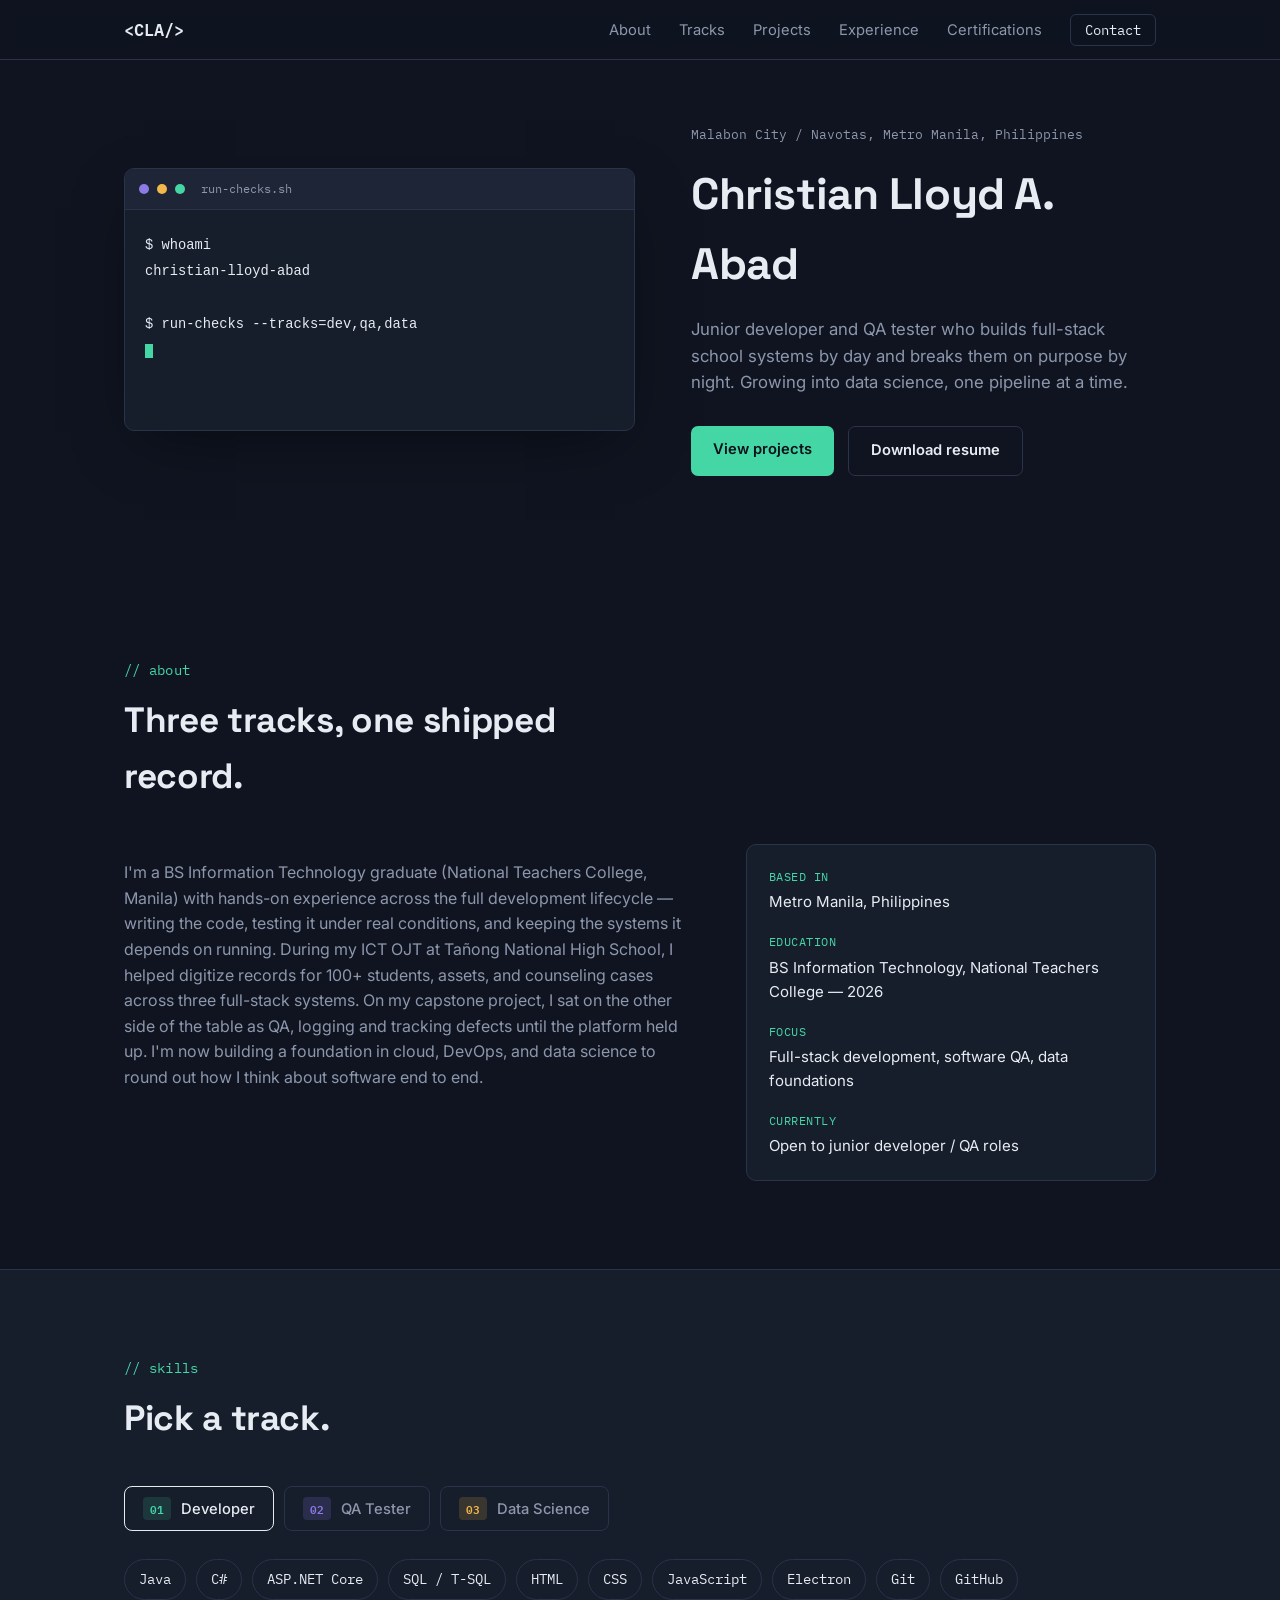
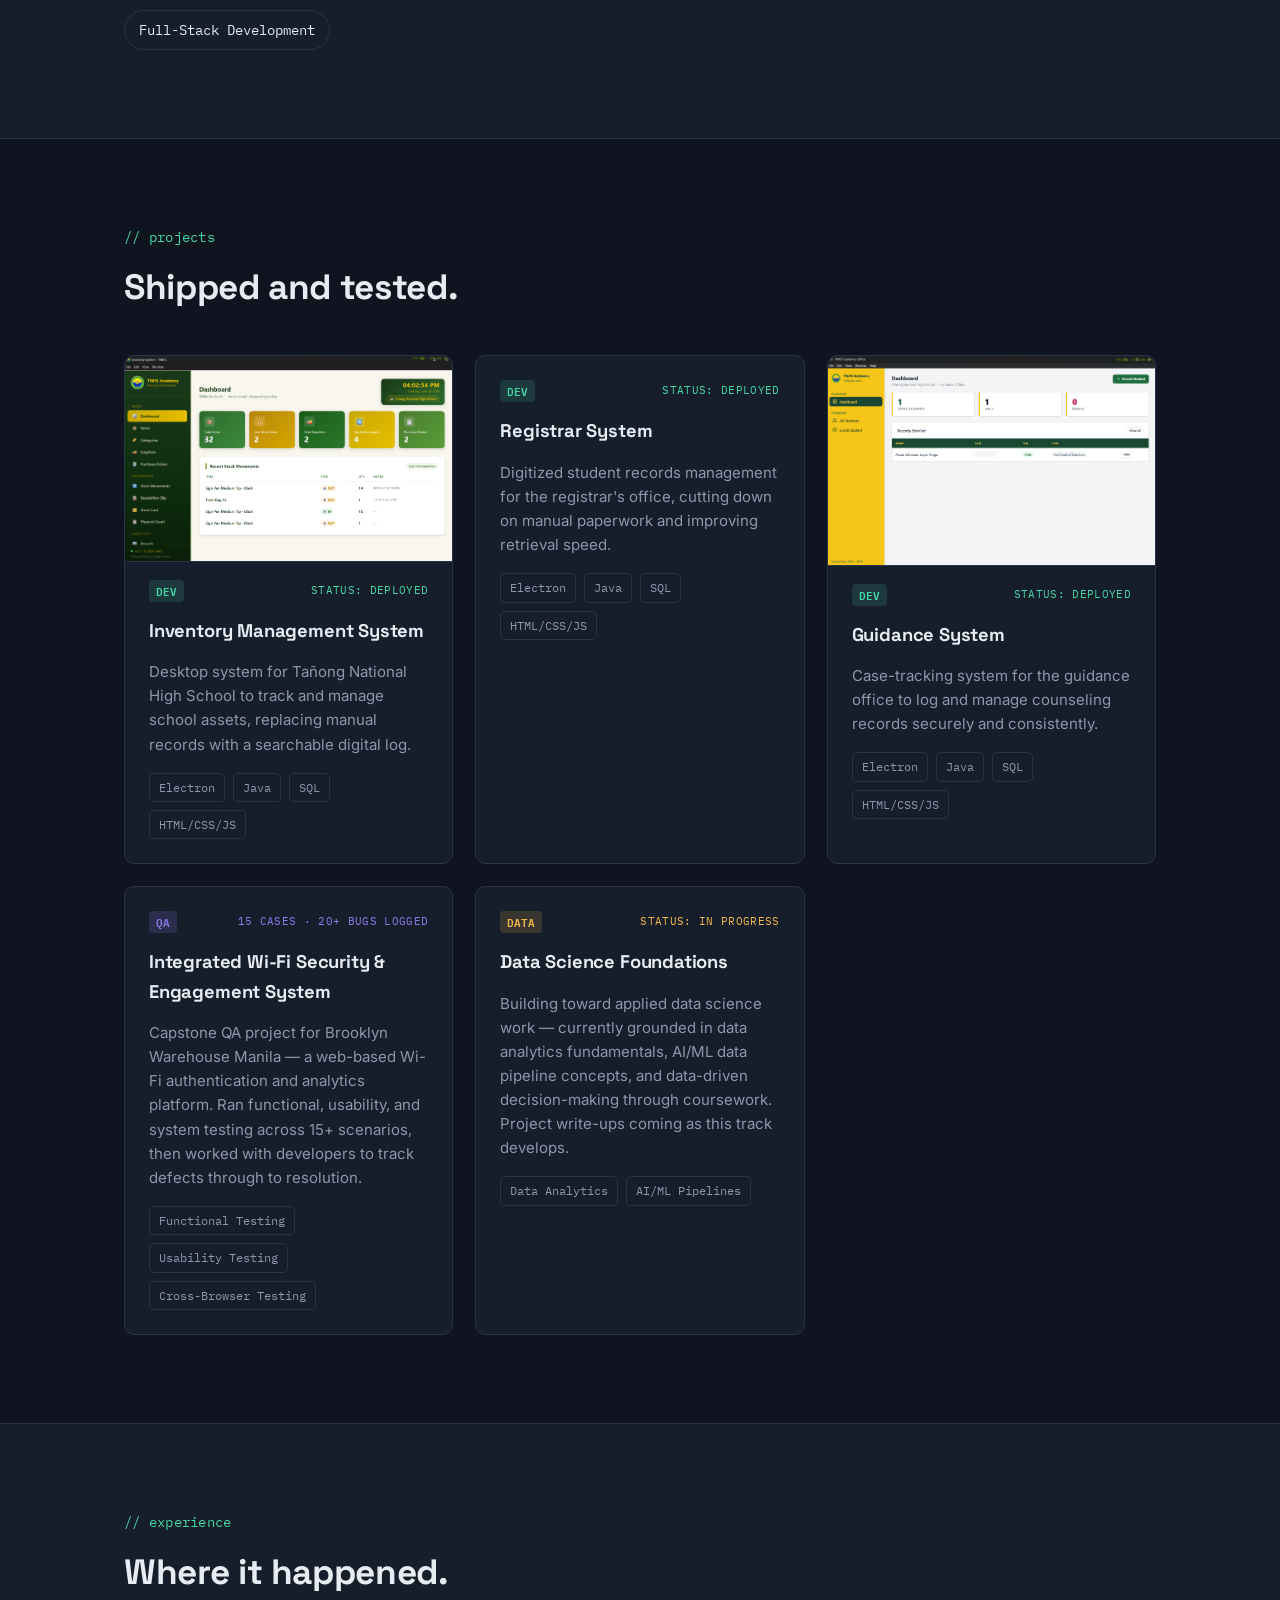
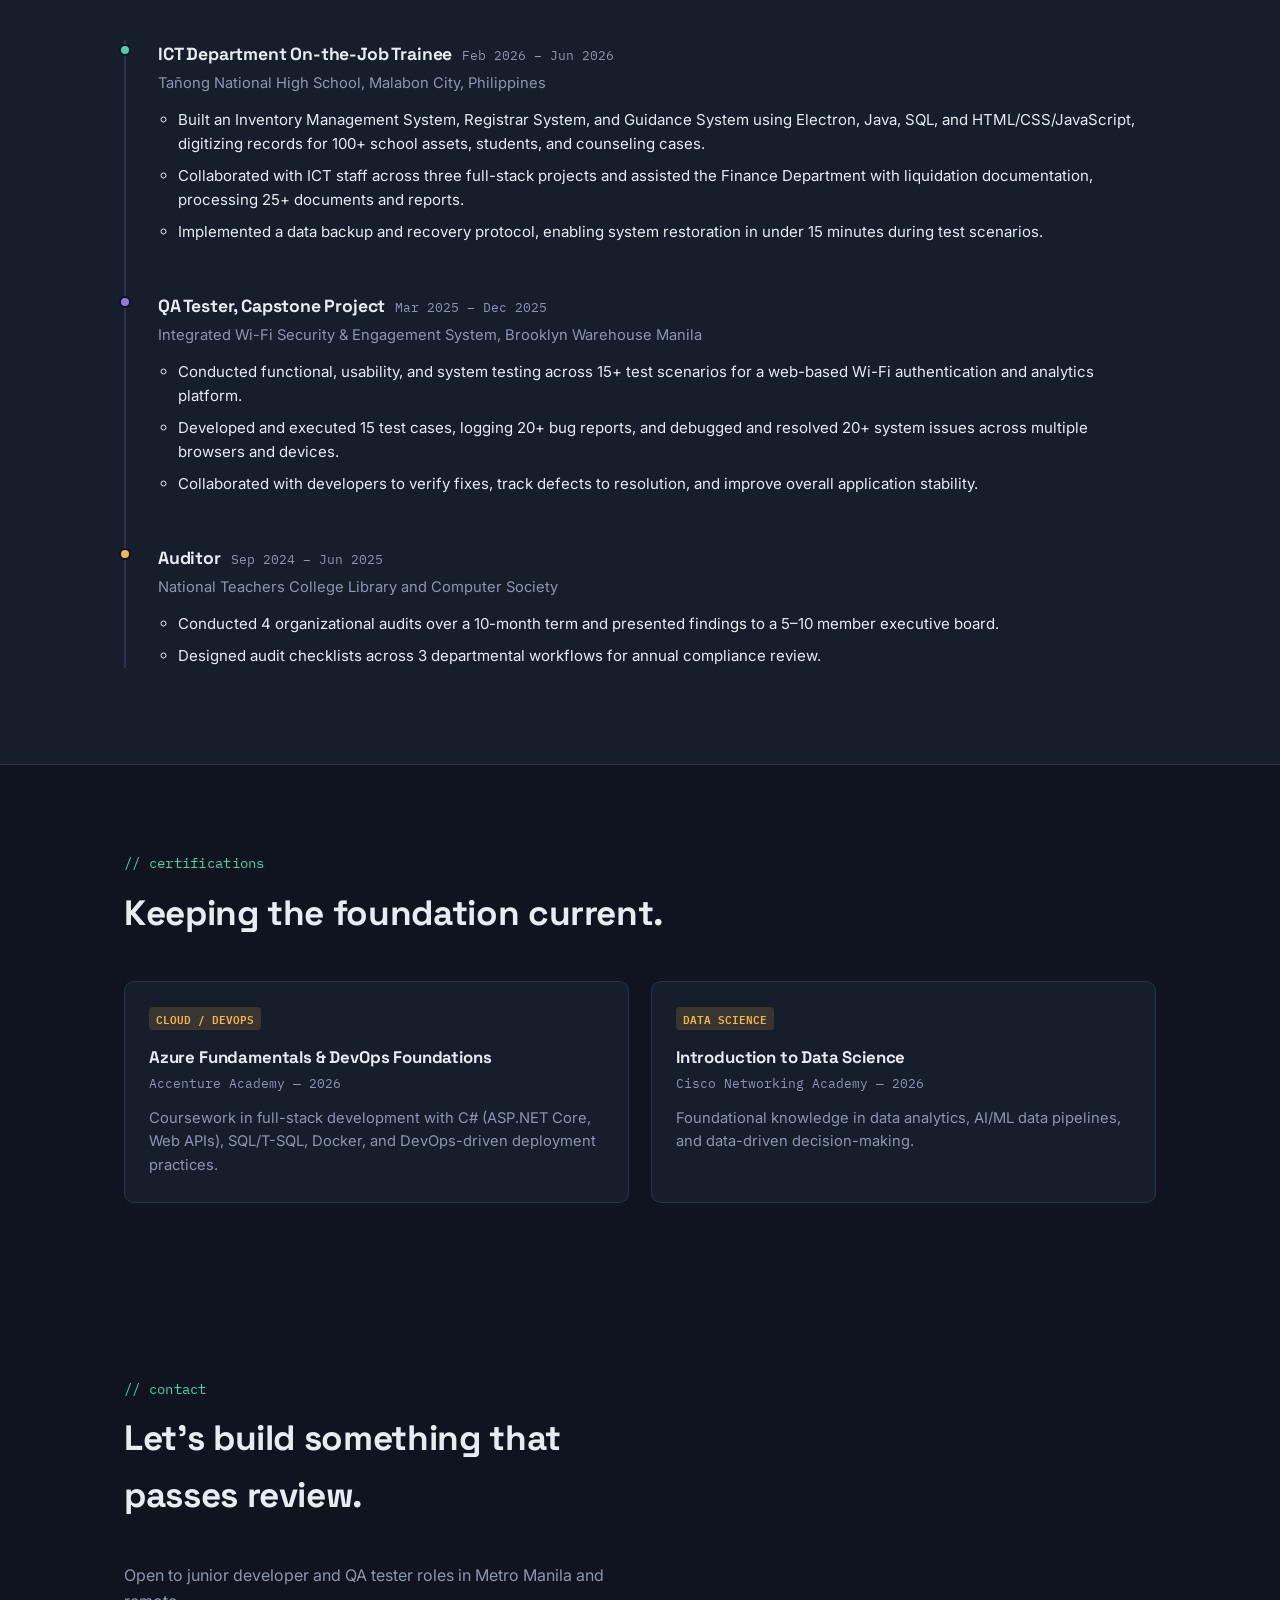
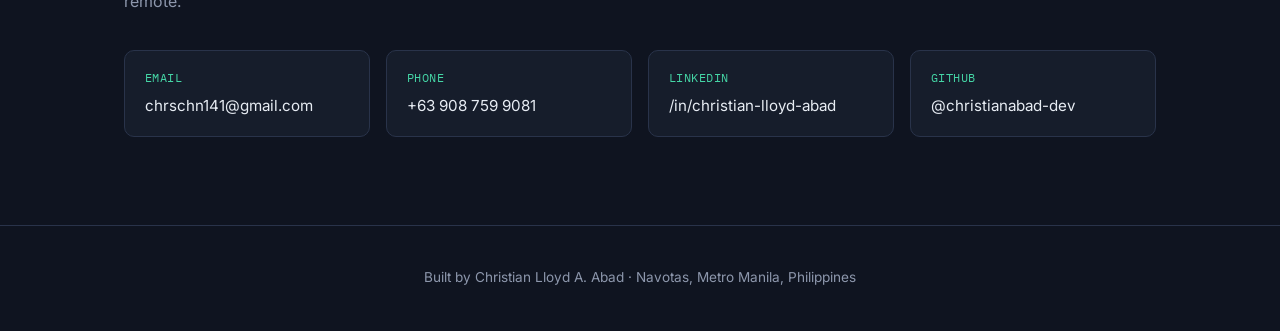
==== index.html @ 07a65ce7 "Add files via upload" ====
<!DOCTYPE html>
<html lang="en">
<head>
<meta charset="UTF-8">
<meta name="viewport" content="width=device-width, initial-scale=1.0">
<title>Christian Lloyd Abad — Developer · QA Tester · Data Science</title>
<meta name="description" content="Portfolio of Christian Lloyd Abad — junior full-stack developer, QA tester, and data science learner based in Metro Manila, Philippines.">
<link rel="preconnect" href="https://fonts.googleapis.com">
<link rel="preconnect" href="https://fonts.gstatic.com" crossorigin>
<link href="https://fonts.googleapis.com/css2?family=Space+Grotesk:wght@500;600;700&family=Inter:wght@400;500;600&family=IBM+Plex+Mono:wght@400;500;600&display=swap" rel="stylesheet">
<link rel="stylesheet" href="style.css">
</head>
<body>

<a class="skip-link" href="#main">Skip to content</a>

<header class="site-header">
  <nav class="nav" aria-label="Primary">
    <a href="#top" class="logo">&lt;CLA/&gt;</a>
    <button class="nav-toggle" id="navToggle" aria-expanded="false" aria-controls="navList">
      <span></span><span></span><span></span>
      <span class="sr-only">Menu</span>
    </button>
    <ul class="nav-list" id="navList">
      <li><a href="#about">About</a></li>
      <li><a href="#tracks">Tracks</a></li>
      <li><a href="#projects">Projects</a></li>
      <li><a href="#experience">Experience</a></li>
      <li><a href="#certifications">Certifications</a></li>
      <li><a href="#contact" class="nav-cta">Contact</a></li>
    </ul>
  </nav>
</header>

<main id="main">

  <!-- HERO -->
  <section class="hero" id="top">
    <div class="hero-inner">
      <div class="terminal" role="img" aria-label="Terminal window running a check across three skill tracks: Developer, QA Tester, and Data Science, all passing.">
        <div class="terminal-bar">
          <span class="dot dot-a"></span><span class="dot dot-b"></span><span class="dot dot-c"></span>
          <span class="terminal-title">run-checks.sh</span>
        </div>
        <pre class="terminal-body"><code id="terminalOutput"></code><span class="caret" aria-hidden="true"></span></pre>
      </div>

      <div class="hero-text">
        <p class="eyebrow">Malabon City / Navotas, Metro Manila, Philippines</p>
        <h1>Christian Lloyd A. Abad</h1>
        <p class="hero-lede">
          Junior developer and QA tester who builds full-stack school systems by day and
          breaks them on purpose by night. Growing into data science, one pipeline at a time.
        </p>
        <div class="hero-actions">
          <a class="btn btn-primary" href="#projects">View projects</a>
          <a class="btn btn-ghost" href="assets/ABAD_Christian_Lloyd_-_RESUME.pdf" download>Download resume</a>
        </div>
      </div>
    </div>
  </section>

  <!-- ABOUT -->
  <section class="section" id="about">
    <div class="section-inner">
      <p class="section-kicker">// about</p>
      <h2>Three tracks, one shipped record.</h2>
      <div class="about-grid">
        <p class="about-copy">
          I'm a BS Information Technology graduate (National Teachers College, Manila) with hands-on
          experience across the full development lifecycle — writing the code, testing it under real
          conditions, and keeping the systems it depends on running. During my ICT OJT at Tañong National
          High School, I helped digitize records for 100+ students, assets, and counseling cases across
          three full-stack systems. On my capstone project, I sat on the other side of the table as QA,
          logging and tracking defects until the platform held up. I'm now building a foundation in cloud,
          DevOps, and data science to round out how I think about software end to end.
        </p>
        <dl class="about-facts">
          <div><dt>Based in</dt><dd>Metro Manila, Philippines</dd></div>
          <div><dt>Education</dt><dd>BS Information Technology, National Teachers College — 2026</dd></div>
          <div><dt>Focus</dt><dd>Full-stack development, software QA, data foundations</dd></div>
          <div><dt>Currently</dt><dd>Open to junior developer / QA roles</dd></div>
        </dl>
      </div>
    </div>
  </section>

  <!-- TRACKS -->
  <section class="section section-alt" id="tracks">
    <div class="section-inner">
      <p class="section-kicker">// skills</p>
      <h2>Pick a track.</h2>
      <div class="tabs" role="tablist" aria-label="Skill tracks">
        <button class="tab is-active" role="tab" aria-selected="true" aria-controls="panel-dev" id="tab-dev" data-track="dev">
          <span class="tab-tag tag-dev">01</span> Developer
        </button>
        <button class="tab" role="tab" aria-selected="false" aria-controls="panel-qa" id="tab-qa" data-track="qa">
          <span class="tab-tag tag-qa">02</span> QA Tester
        </button>
        <button class="tab" role="tab" aria-selected="false" aria-controls="panel-data" id="tab-data" data-track="data">
          <span class="tab-tag tag-data">03</span> Data Science
        </button>
      </div>

      <div class="panel is-active" id="panel-dev" role="tabpanel" aria-labelledby="tab-dev" data-track="dev">
        <div class="skill-tags">
          <span>Java</span><span>C#</span><span>ASP.NET Core</span><span>SQL / T-SQL</span>
          <span>HTML</span><span>CSS</span><span>JavaScript</span><span>Electron</span>
          <span>Git</span><span>GitHub</span><span>Full-Stack Development</span>
        </div>
      </div>
      <div class="panel" id="panel-qa" role="tabpanel" aria-labelledby="tab-qa" data-track="qa" hidden>
        <div class="skill-tags">
          <span>Test Planning</span><span>Test Case Design</span><span>Functional Testing</span>
          <span>Usability Testing</span><span>System Testing</span><span>Bug Tracking</span>
          <span>Defect Management</span><span>Cross-Browser Testing</span><span>System Troubleshooting</span>
        </div>
      </div>
      <div class="panel" id="panel-data" role="tabpanel" aria-labelledby="tab-data" data-track="data" hidden>
        <div class="skill-tags">
          <span>Microsoft Azure</span><span>Azure Fundamentals</span><span>Docker</span>
          <span>DevOps Foundations</span><span>Data Backup &amp; Recovery</span>
          <span>Data Analytics (foundations)</span><span>AI / ML Data Pipelines (foundations)</span>
        </div>
        <p class="panel-note">Currently deepening this track — see the Cisco Data Science certification below.</p>
      </div>
    </div>
  </section>

  <!-- PROJECTS -->
  <section class="section" id="projects">
    <div class="section-inner">
      <p class="section-kicker">// projects</p>
      <h2>Shipped and tested.</h2>
      <div class="project-grid">

        <article class="card project-card" data-track="dev">
          <img class="project-screenshot" src="assets/inventory-system.png" alt="Inventory Management System dashboard showing total items, low stock items, suppliers, and recent stock movements." loading="lazy">
          <div class="card-top">
            <span class="tab-tag tag-dev">DEV</span>
            <span class="status status-shipped">STATUS: DEPLOYED</span>
          </div>
          <h3>Inventory Management System</h3>
          <p>Desktop system for Tañong National High School to track and manage school assets, replacing manual records with a searchable digital log.</p>
          <ul class="tech-list">
            <li>Electron</li><li>Java</li><li>SQL</li><li>HTML/CSS/JS</li>
          </ul>
        </article>

        <article class="card project-card" data-track="dev">
          <div class="card-top">
            <span class="tab-tag tag-dev">DEV</span>
            <span class="status status-shipped">STATUS: DEPLOYED</span>
          </div>
          <h3>Registrar System</h3>
          <p>Digitized student records management for the registrar's office, cutting down on manual paperwork and improving retrieval speed.</p>
          <ul class="tech-list">
            <li>Electron</li><li>Java</li><li>SQL</li><li>HTML/CSS/JS</li>
          </ul>
        </article>

        <article class="card project-card" data-track="dev">
          <img class="project-screenshot" src="assets/guidance-system.png" alt="Guidance System dashboard showing enrolled student counts and a recently enrolled students table." loading="lazy">
          <div class="card-top">
            <span class="tab-tag tag-dev">DEV</span>
            <span class="status status-shipped">STATUS: DEPLOYED</span>
          </div>
          <h3>Guidance System</h3>
          <p>Case-tracking system for the guidance office to log and manage counseling records securely and consistently.</p>
          <ul class="tech-list">
            <li>Electron</li><li>Java</li><li>SQL</li><li>HTML/CSS/JS</li>
          </ul>
        </article>

        <article class="card project-card" data-track="qa">
          <div class="card-top">
            <span class="tab-tag tag-qa">QA</span>
            <span class="status status-tested">15 CASES · 20+ BUGS LOGGED</span>
          </div>
          <h3>Integrated Wi-Fi Security &amp; Engagement System</h3>
          <p>Capstone QA project for Brooklyn Warehouse Manila — a web-based Wi-Fi authentication and analytics platform. Ran functional, usability, and system testing across 15+ scenarios, then worked with developers to track defects through to resolution.</p>
          <ul class="tech-list">
            <li>Functional Testing</li><li>Usability Testing</li><li>Cross-Browser Testing</li>
          </ul>
        </article>

        <article class="card project-card" data-track="data">
          <div class="card-top">
            <span class="tab-tag tag-data">DATA</span>
            <span class="status status-progress">STATUS: IN PROGRESS</span>
          </div>
          <h3>Data Science Foundations</h3>
          <p>Building toward applied data science work — currently grounded in data analytics fundamentals, AI/ML data pipeline concepts, and data-driven decision-making through coursework. Project write-ups coming as this track develops.</p>
          <ul class="tech-list">
            <li>Data Analytics</li><li>AI/ML Pipelines</li>
          </ul>
        </article>

      </div>
    </div>
  </section>

  <!-- EXPERIENCE -->
  <section class="section section-alt" id="experience">
    <div class="section-inner">
      <p class="section-kicker">// experience</p>
      <h2>Where it happened.</h2>
      <ol class="timeline">
        <li class="timeline-item">
          <div class="timeline-marker tag-dev"></div>
          <div class="timeline-content">
            <div class="timeline-head">
              <h3>ICT Department On-the-Job Trainee</h3>
              <span class="timeline-date">Feb 2026 – Jun 2026</span>
            </div>
            <p class="timeline-org">Tañong National High School, Malabon City, Philippines</p>
            <ul>
              <li>Built an Inventory Management System, Registrar System, and Guidance System using Electron, Java, SQL, and HTML/CSS/JavaScript, digitizing records for 100+ school assets, students, and counseling cases.</li>
              <li>Collaborated with ICT staff across three full-stack projects and assisted the Finance Department with liquidation documentation, processing 25+ documents and reports.</li>
              <li>Implemented a data backup and recovery protocol, enabling system restoration in under 15 minutes during test scenarios.</li>
            </ul>
          </div>
        </li>
        <li class="timeline-item">
          <div class="timeline-marker tag-qa"></div>
          <div class="timeline-content">
            <div class="timeline-head">
              <h3>QA Tester, Capstone Project</h3>
              <span class="timeline-date">Mar 2025 – Dec 2025</span>
            </div>
            <p class="timeline-org">Integrated Wi-Fi Security &amp; Engagement System, Brooklyn Warehouse Manila</p>
            <ul>
              <li>Conducted functional, usability, and system testing across 15+ test scenarios for a web-based Wi-Fi authentication and analytics platform.</li>
              <li>Developed and executed 15 test cases, logging 20+ bug reports, and debugged and resolved 20+ system issues across multiple browsers and devices.</li>
              <li>Collaborated with developers to verify fixes, track defects to resolution, and improve overall application stability.</li>
            </ul>
          </div>
        </li>
        <li class="timeline-item">
          <div class="timeline-marker tag-data"></div>
          <div class="timeline-content">
            <div class="timeline-head">
              <h3>Auditor</h3>
              <span class="timeline-date">Sep 2024 – Jun 2025</span>
            </div>
            <p class="timeline-org">National Teachers College Library and Computer Society</p>
            <ul>
              <li>Conducted 4 organizational audits over a 10-month term and presented findings to a 5–10 member executive board.</li>
              <li>Designed audit checklists across 3 departmental workflows for annual compliance review.</li>
            </ul>
          </div>
        </li>
      </ol>
    </div>
  </section>

  <!-- CERTIFICATIONS -->
  <section class="section" id="certifications">
    <div class="section-inner">
      <p class="section-kicker">// certifications</p>
      <h2>Keeping the foundation current.</h2>
      <div class="cert-grid">
        <div class="card cert-card">
          <span class="tab-tag tag-data">CLOUD / DEVOPS</span>
          <h3>Azure Fundamentals &amp; DevOps Foundations</h3>
          <p class="cert-issuer">Accenture Academy — 2026</p>
          <p>Coursework in full-stack development with C# (ASP.NET Core, Web APIs), SQL/T-SQL, Docker, and DevOps-driven deployment practices.</p>
        </div>
        <div class="card cert-card">
          <span class="tab-tag tag-data">DATA SCIENCE</span>
          <h3>Introduction to Data Science</h3>
          <p class="cert-issuer">Cisco Networking Academy — 2026</p>
          <p>Foundational knowledge in data analytics, AI/ML data pipelines, and data-driven decision-making.</p>
        </div>
      </div>
    </div>
  </section>

  <!-- CONTACT -->
  <section class="section section-contact" id="contact">
    <div class="section-inner">
      <p class="section-kicker">// contact</p>
      <h2>Let's build something that passes review.</h2>
      <p class="contact-lede">Open to junior developer and QA tester roles in Metro Manila and remote.</p>
      <div class="contact-grid">
        <a class="contact-link" href="mailto:chrschn141@gmail.com">
          <span class="contact-label">Email</span>
          <span class="contact-value">chrschn141@gmail.com</span>
        </a>
        <a class="contact-link" href="tel:+639087599081">
          <span class="contact-label">Phone</span>
          <span class="contact-value">+63 908 759 9081</span>
        </a>
        <a class="contact-link" href="https://linkedin.com/in/christian-lloyd-abad" target="_blank" rel="noopener">
          <span class="contact-label">LinkedIn</span>
          <span class="contact-value">/in/christian-lloyd-abad</span>
        </a>
        <a class="contact-link" href="https://github.com/christianabad-dev" target="_blank" rel="noopener">
          <span class="contact-label">GitHub</span>
          <span class="contact-value">@christianabad-dev</span>
        </a>
      </div>
    </div>
  </section>

</main>

<footer class="site-footer">
  <p>Built by Christian Lloyd A. Abad · Navotas, Metro Manila, Philippines</p>
</footer>

<script src="script.js"></script>
</body>
</html>
---- style.css ----
/* ============ Tokens ============ */
:root {
  --bg: #0F1420;
  --surface: #161D2B;
  --surface-2: #1D2536;
  --border: #29334A;
  --text: #E7ECF3;
  --muted: #8D97AC;

  --pass: #45D6A6;   /* developer / success */
  --data: #F2B84B;   /* data science */
  --bug:  #8C7AE6;   /* qa / defects */

  --font-display: 'Space Grotesk', 'Segoe UI', sans-serif;
  --font-body: 'Inter', 'Segoe UI', sans-serif;
  --font-mono: 'IBM Plex Mono', 'Courier New', monospace;

  --radius: 10px;
  --max-width: 1080px;
}

* { box-sizing: border-box; }
html { scroll-behavior: smooth; }

@media (prefers-reduced-motion: reduce) {
  html { scroll-behavior: auto; }
  * { animation-duration: 0.01ms !important; animation-iteration-count: 1 !important; transition-duration: 0.01ms !important; }
}

body {
  margin: 0;
  background: var(--bg);
  color: var(--text);
  font-family: var(--font-body);
  line-height: 1.6;
  -webkit-font-smoothing: antialiased;
}

h1, h2, h3 { font-family: var(--font-display); margin: 0; letter-spacing: -0.01em; }

a { color: inherit; }

.sr-only {
  position: absolute; width: 1px; height: 1px; overflow: hidden;
  clip: rect(0 0 0 0); white-space: nowrap;
}

.skip-link {
  position: absolute; left: -999px; top: 0;
  background: var(--pass); color: #0F1420; padding: 10px 16px;
  border-radius: 0 0 8px 0; z-index: 100; font-family: var(--font-mono);
}
.skip-link:focus { left: 0; }

:focus-visible {
  outline: 2px solid var(--pass);
  outline-offset: 3px;
}

/* ============ Layout helpers ============ */
.section-inner, .hero-inner, .nav {
  max-width: var(--max-width);
  margin: 0 auto;
  padding-left: 24px;
  padding-right: 24px;
}

.section { padding: 88px 0; }
.section-alt { background: var(--surface); border-top: 1px solid var(--border); border-bottom: 1px solid var(--border); }

.section-kicker {
  font-family: var(--font-mono);
  color: var(--pass);
  font-size: 0.85rem;
  margin: 0 0 10px;
  letter-spacing: 0.02em;
}

.section h2 {
  font-size: clamp(1.6rem, 3vw, 2.2rem);
  margin-bottom: 40px;
  max-width: 24ch;
}

/* ============ Header / Nav ============ */
.site-header {
  position: sticky; top: 0; z-index: 50;
  background: rgba(15, 20, 32, 0.88);
  backdrop-filter: blur(8px);
  border-bottom: 1px solid var(--border);
}

.nav {
  display: flex; align-items: center; justify-content: space-between;
  padding-top: 16px; padding-bottom: 16px;
}

.logo {
  font-family: var(--font-mono);
  font-weight: 600;
  text-decoration: none;
  color: var(--text);
  font-size: 1.05rem;
}

.nav-list {
  list-style: none;
  display: flex;
  gap: 28px;
  margin: 0; padding: 0;
}

.nav-list a {
  text-decoration: none;
  color: var(--muted);
  font-size: 0.92rem;
  transition: color 0.15s ease;
}
.nav-list a:hover { color: var(--text); }

.nav-cta {
  border: 1px solid var(--border);
  padding: 6px 14px;
  border-radius: 6px;
  color: var(--text) !important;
  font-family: var(--font-mono);
  font-size: 0.85rem !important;
}

.nav-toggle {
  display: none;
  flex-direction: column;
  gap: 5px;
  background: none;
  border: none;
  cursor: pointer;
  padding: 8px;
}
.nav-toggle span {
  width: 22px; height: 2px; background: var(--text); display: block;
}

/* ============ Hero ============ */
.hero {
  padding: 64px 0 96px;
}

.hero-inner {
  display: grid;
  grid-template-columns: 1.1fr 1fr;
  gap: 56px;
  align-items: center;
}

.terminal {
  background: var(--surface);
  border: 1px solid var(--border);
  border-radius: var(--radius);
  overflow: hidden;
  box-shadow: 0 20px 60px -20px rgba(0,0,0,0.5);
}

.terminal-bar {
  display: flex; align-items: center; gap: 8px;
  padding: 10px 14px;
  background: var(--surface-2);
  border-bottom: 1px solid var(--border);
}

.dot { width: 10px; height: 10px; border-radius: 50%; display: inline-block; }
.dot-a { background: var(--bug); }
.dot-b { background: var(--data); }
.dot-c { background: var(--pass); }

.terminal-title {
  margin-left: 8px;
  font-family: var(--font-mono);
  font-size: 0.78rem;
  color: var(--muted);
}

.terminal-body {
  margin: 0;
  padding: 22px 20px 26px;
  font-family: var(--font-mono);
  font-size: 0.86rem;
  line-height: 1.75;
  color: var(--text);
  min-height: 220px;
  white-space: pre-wrap;
  word-break: break-word;
}

.caret {
  display: inline-block;
  width: 8px; height: 1em;
  background: var(--pass);
  vertical-align: text-bottom;
  animation: blink 1s steps(1) infinite;
}
@keyframes blink { 50% { opacity: 0; } }

.line-pass { color: var(--pass); }
.line-bug { color: var(--bug); }
.line-data { color: var(--data); }
.line-final { color: var(--text); font-weight: 600; }

.eyebrow {
  font-family: var(--font-mono);
  color: var(--muted);
  font-size: 0.82rem;
  margin: 0 0 14px;
}

.hero-text h1 {
  font-size: clamp(2rem, 4vw, 2.75rem);
  margin-bottom: 16px;
}

.hero-lede {
  color: var(--muted);
  font-size: 1.05rem;
  max-width: 46ch;
  margin: 0 0 30px;
}

.hero-actions { display: flex; gap: 14px; flex-wrap: wrap; }

.btn {
  display: inline-block;
  padding: 12px 22px;
  border-radius: 7px;
  text-decoration: none;
  font-size: 0.92rem;
  font-weight: 600;
  transition: transform 0.15s ease, background 0.15s ease, border-color 0.15s ease;
}
.btn-primary {
  background: var(--pass);
  color: #0B1118;
}
.btn-primary:hover { transform: translateY(-1px); }
.btn-ghost {
  border: 1px solid var(--border);
  color: var(--text);
}
.btn-ghost:hover { border-color: var(--pass); }

/* ============ About ============ */
.about-grid {
  display: grid;
  grid-template-columns: 1.4fr 1fr;
  gap: 48px;
  align-items: start;
}

.about-copy { color: var(--muted); font-size: 1rem; max-width: 62ch; }

.about-facts {
  display: grid;
  gap: 18px;
  margin: 0;
  padding: 22px;
  background: var(--surface);
  border: 1px solid var(--border);
  border-radius: var(--radius);
}
.about-facts dt {
  font-family: var(--font-mono);
  font-size: 0.75rem;
  color: var(--pass);
  text-transform: uppercase;
  letter-spacing: 0.04em;
  margin-bottom: 4px;
}
.about-facts dd { margin: 0; font-size: 0.94rem; }

/* ============ Tracks / Tabs ============ */
.tabs {
  display: flex;
  gap: 10px;
  margin-bottom: 28px;
  flex-wrap: wrap;
}

.tab {
  display: flex; align-items: center; gap: 10px;
  background: var(--surface);
  border: 1px solid var(--border);
  color: var(--muted);
  padding: 10px 18px;
  border-radius: 8px;
  cursor: pointer;
  font-family: var(--font-body);
  font-size: 0.92rem;
  font-weight: 500;
  transition: border-color 0.15s ease, color 0.15s ease;
}
.tab:hover { color: var(--text); }
.tab.is-active {
  color: var(--text);
  border-color: currentColor;
}

.tab-tag {
  font-family: var(--font-mono);
  font-size: 0.7rem;
  padding: 2px 7px;
  border-radius: 4px;
  font-weight: 600;
}
.tag-dev  { background: rgba(69, 214, 166, 0.15); color: var(--pass); }
.tag-qa   { background: rgba(140, 122, 230, 0.18); color: var(--bug); }
.tag-data { background: rgba(242, 184, 75, 0.16); color: var(--data); }

.panel { display: none; }
.panel.is-active { display: block; }

.skill-tags {
  display: flex; flex-wrap: wrap; gap: 10px;
}
.skill-tags span {
  background: var(--surface);
  border: 1px solid var(--border);
  padding: 8px 14px;
  border-radius: 999px;
  font-size: 0.88rem;
  font-family: var(--font-mono);
}

.panel-note {
  margin-top: 18px;
  color: var(--muted);
  font-size: 0.9rem;
}

/* ============ Cards / Projects ============ */
.project-grid {
  display: grid;
  grid-template-columns: repeat(auto-fit, minmax(280px, 1fr));
  gap: 22px;
}

.card {
  background: var(--surface);
  border: 1px solid var(--border);
  border-radius: var(--radius);
  padding: 24px;
}

.project-screenshot {
  display: block;
  width: calc(100% + 48px);
  margin: -24px -24px 18px;
  border-bottom: 1px solid var(--border);
  border-radius: var(--radius) var(--radius) 0 0;
}

.card-top {
  display: flex;
  align-items: center;
  justify-content: space-between;
  margin-bottom: 14px;
}

.status {
  font-family: var(--font-mono);
  font-size: 0.7rem;
  letter-spacing: 0.03em;
  color: var(--muted);
}
.status-shipped { color: var(--pass); }
.status-tested { color: var(--bug); }
.status-progress { color: var(--data); }

.project-card h3 { font-size: 1.15rem; margin-bottom: 10px; }
.project-card p { color: var(--muted); font-size: 0.94rem; margin-bottom: 16px; }

.tech-list {
  list-style: none;
  display: flex; flex-wrap: wrap; gap: 8px;
  margin: 0; padding: 0;
}
.tech-list li {
  font-family: var(--font-mono);
  font-size: 0.76rem;
  color: var(--muted);
  border: 1px solid var(--border);
  padding: 4px 9px;
  border-radius: 5px;
}

/* ============ Timeline ============ */
.timeline {
  list-style: none;
  margin: 0; padding: 0;
  border-left: 2px solid var(--border);
}

.timeline-item {
  position: relative;
  padding: 0 0 40px 32px;
}
.timeline-item:last-child { padding-bottom: 0; }

.timeline-marker {
  position: absolute;
  left: -7px; top: 4px;
  width: 12px; height: 12px;
  border-radius: 50%;
  background: var(--pass);
  border: 2px solid var(--bg);
}
.timeline-marker.tag-qa { background: var(--bug); }
.timeline-marker.tag-data { background: var(--data); }

.timeline-head {
  display: flex; flex-wrap: wrap; align-items: baseline; gap: 10px;
  margin-bottom: 4px;
}
.timeline-head h3 { font-size: 1.1rem; }
.timeline-date {
  font-family: var(--font-mono);
  color: var(--muted);
  font-size: 0.8rem;
}
.timeline-org { color: var(--muted); font-size: 0.92rem; margin: 0 0 12px; }
.timeline-content ul { margin: 0; padding-left: 20px; color: var(--text); }
.timeline-content li { margin-bottom: 8px; font-size: 0.94rem; }

/* ============ Certifications ============ */
.cert-grid {
  display: grid;
  grid-template-columns: repeat(auto-fit, minmax(280px, 1fr));
  gap: 22px;
}
.cert-card h3 { font-size: 1.05rem; margin: 12px 0 4px; }
.cert-issuer { font-family: var(--font-mono); font-size: 0.8rem; color: var(--muted); margin: 0 0 12px; }
.cert-card p:last-child { color: var(--muted); font-size: 0.92rem; margin: 0; }

/* ============ Contact ============ */
.section-contact { text-align: left; }
.contact-lede { color: var(--muted); margin-bottom: 36px; max-width: 50ch; }

.contact-grid {
  display: grid;
  grid-template-columns: repeat(auto-fit, minmax(220px, 1fr));
  gap: 16px;
}

.contact-link {
  display: flex; flex-direction: column; gap: 6px;
  background: var(--surface);
  border: 1px solid var(--border);
  border-radius: var(--radius);
  padding: 18px 20px;
  text-decoration: none;
  transition: border-color 0.15s ease, transform 0.15s ease;
}
.contact-link:hover { border-color: var(--pass); transform: translateY(-2px); }
.contact-label {
  font-family: var(--font-mono);
  font-size: 0.72rem;
  color: var(--pass);
  text-transform: uppercase;
  letter-spacing: 0.04em;
}
.contact-value { font-size: 0.95rem; }

/* ============ Footer ============ */
.site-footer {
  border-top: 1px solid var(--border);
  padding: 28px 24px;
  text-align: center;
  color: var(--muted);
  font-size: 0.85rem;
}

/* ============ Responsive ============ */
@media (max-width: 860px) {
  .hero-inner { grid-template-columns: 1fr; }
  .about-grid { grid-template-columns: 1fr; }
}

@media (max-width: 700px) {
  .nav-toggle { display: flex; }
  .nav-list {
    position: absolute;
    top: 100%; left: 0; right: 0;
    background: var(--bg);
    border-bottom: 1px solid var(--border);
    flex-direction: column;
    gap: 0;
    display: none;
  }
  .nav-list.is-open { display: flex; }
  .nav-list li { border-top: 1px solid var(--border); }
  .nav-list a { display: block; padding: 16px 24px; }
  .nav-cta { border: none; }
  .section { padding: 64px 0; }
}
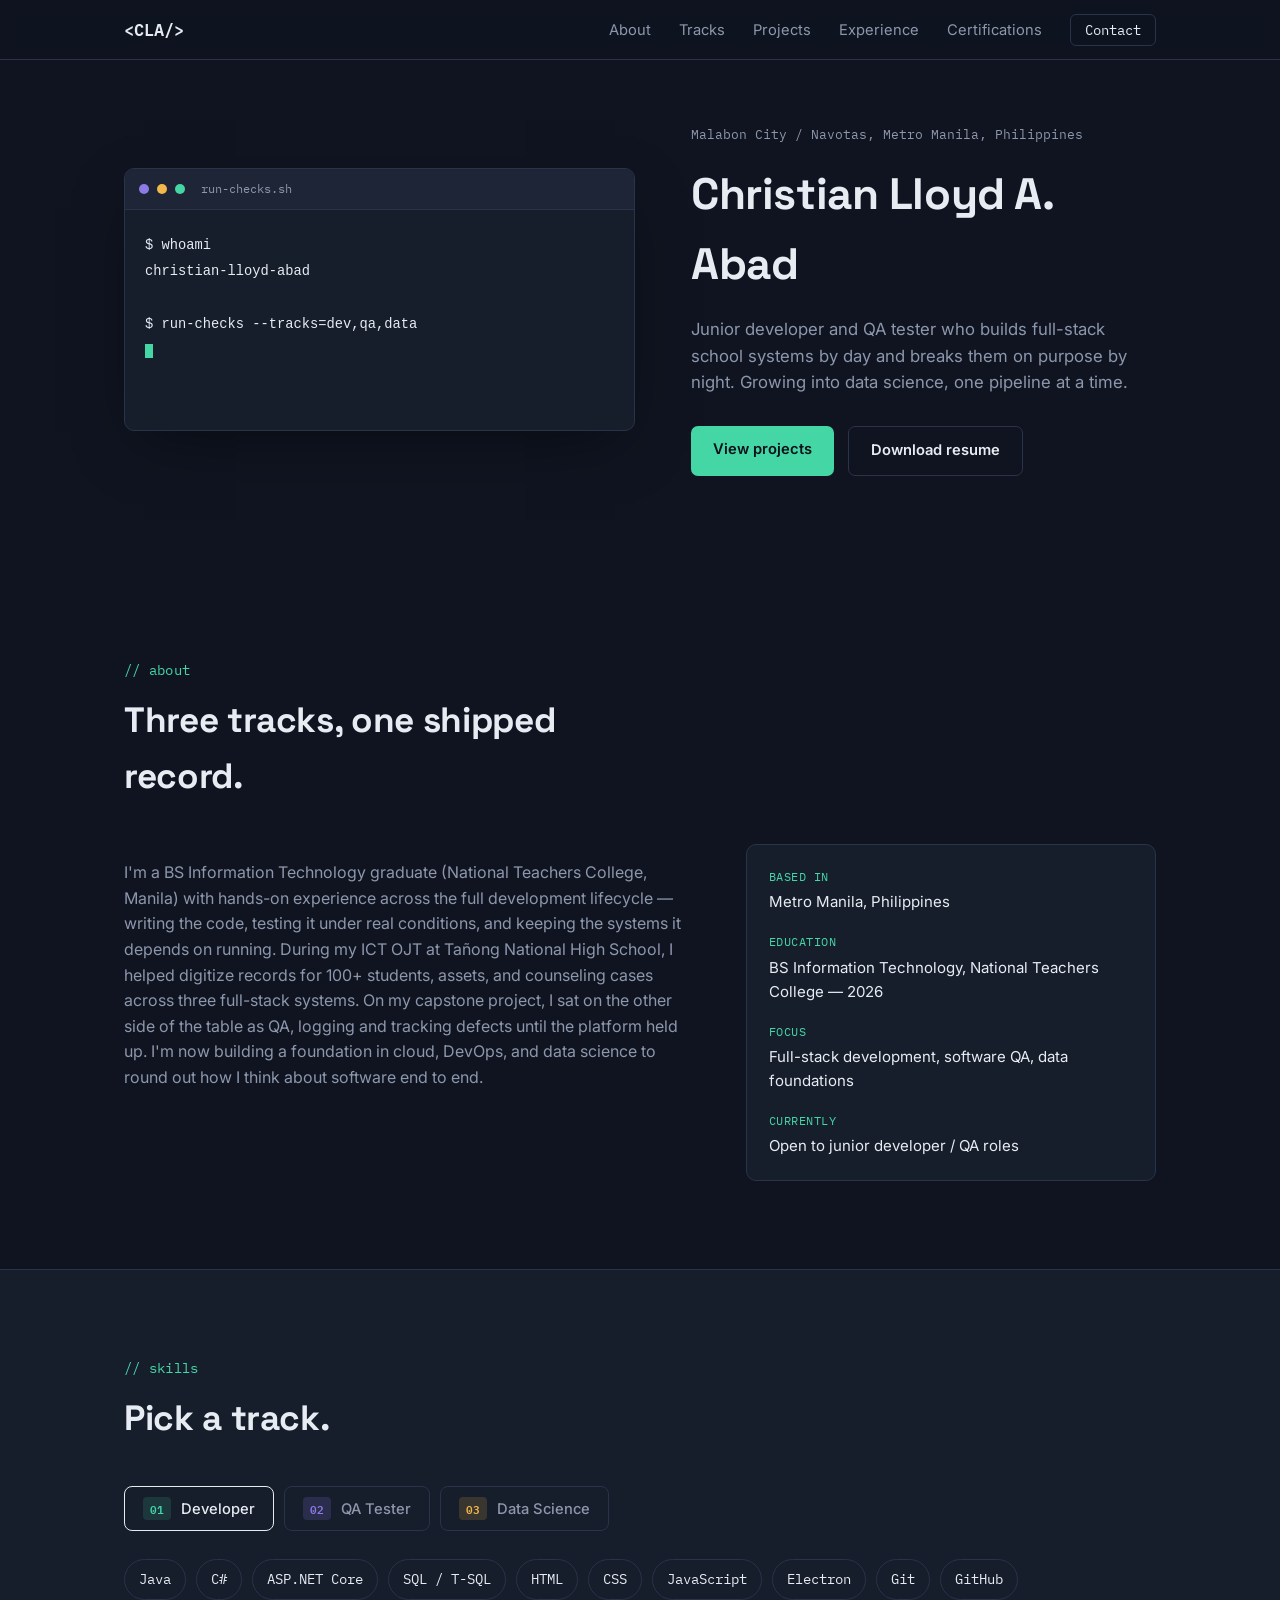
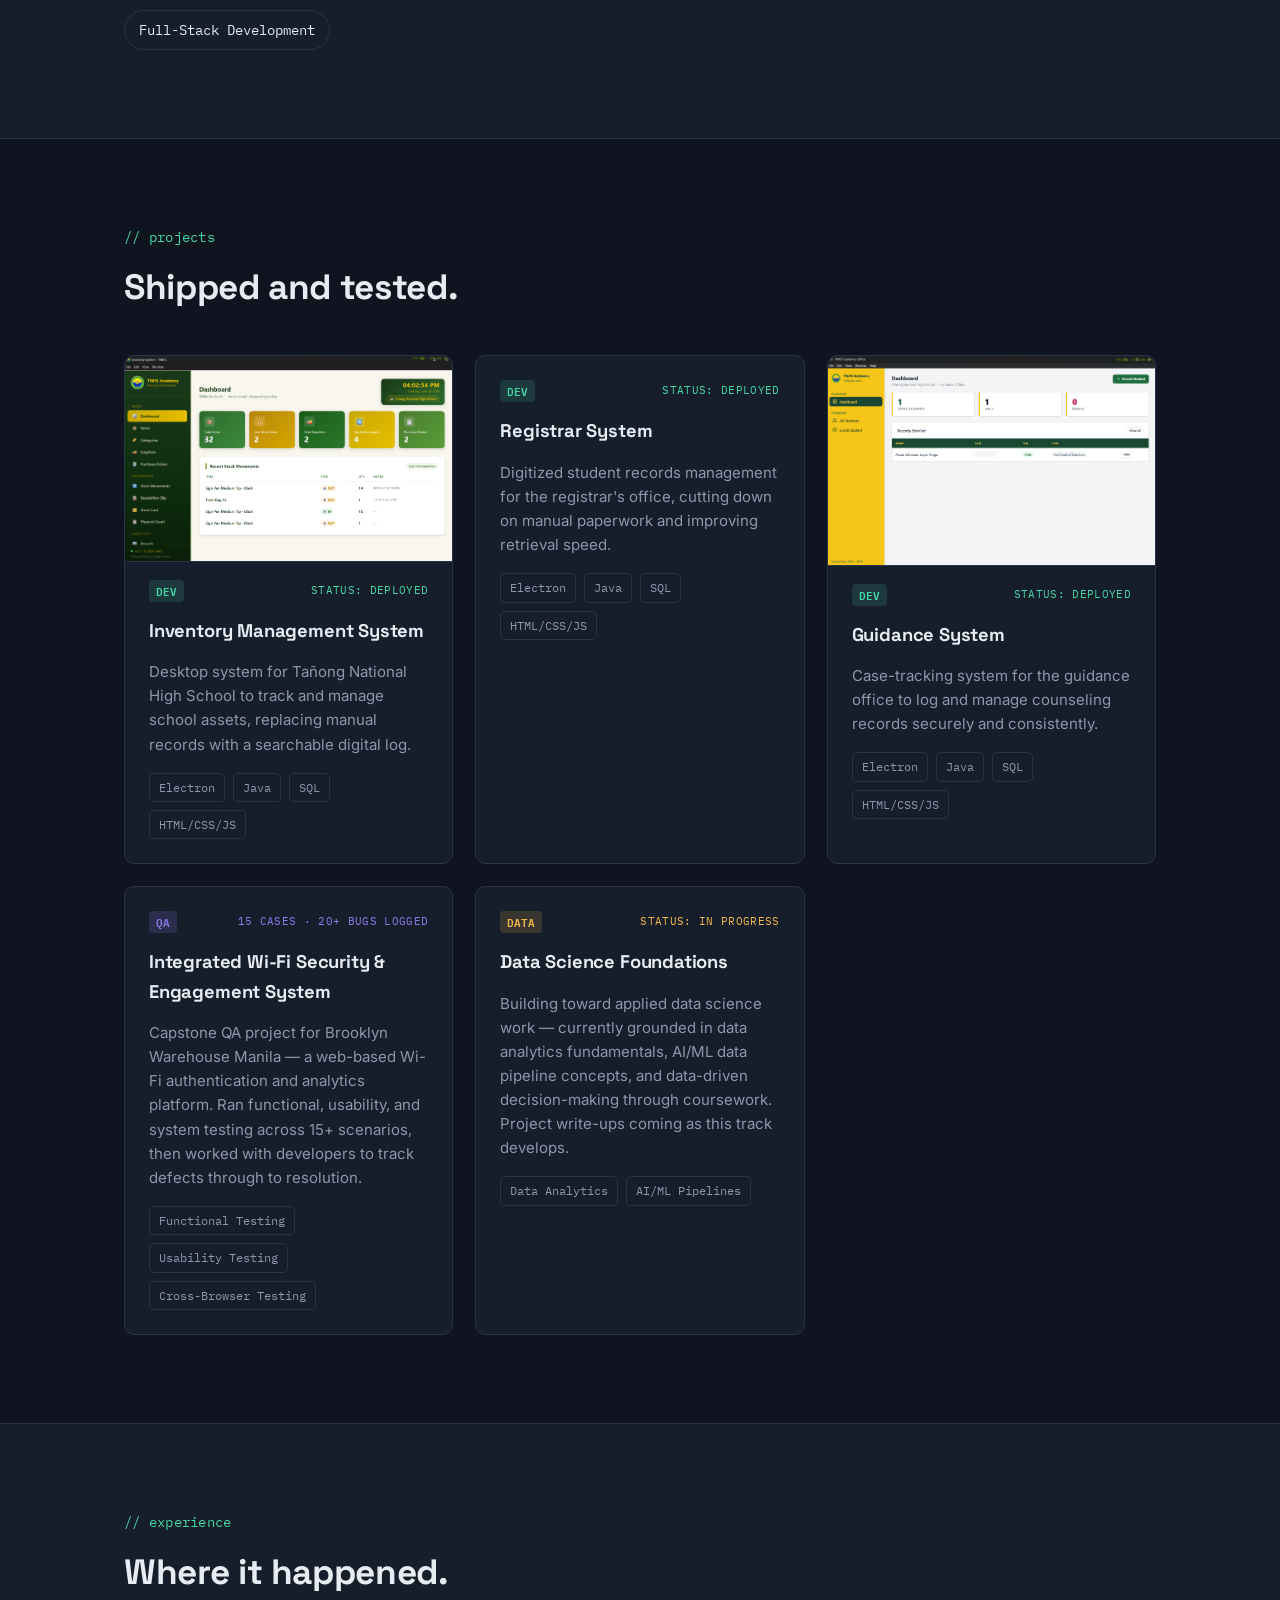
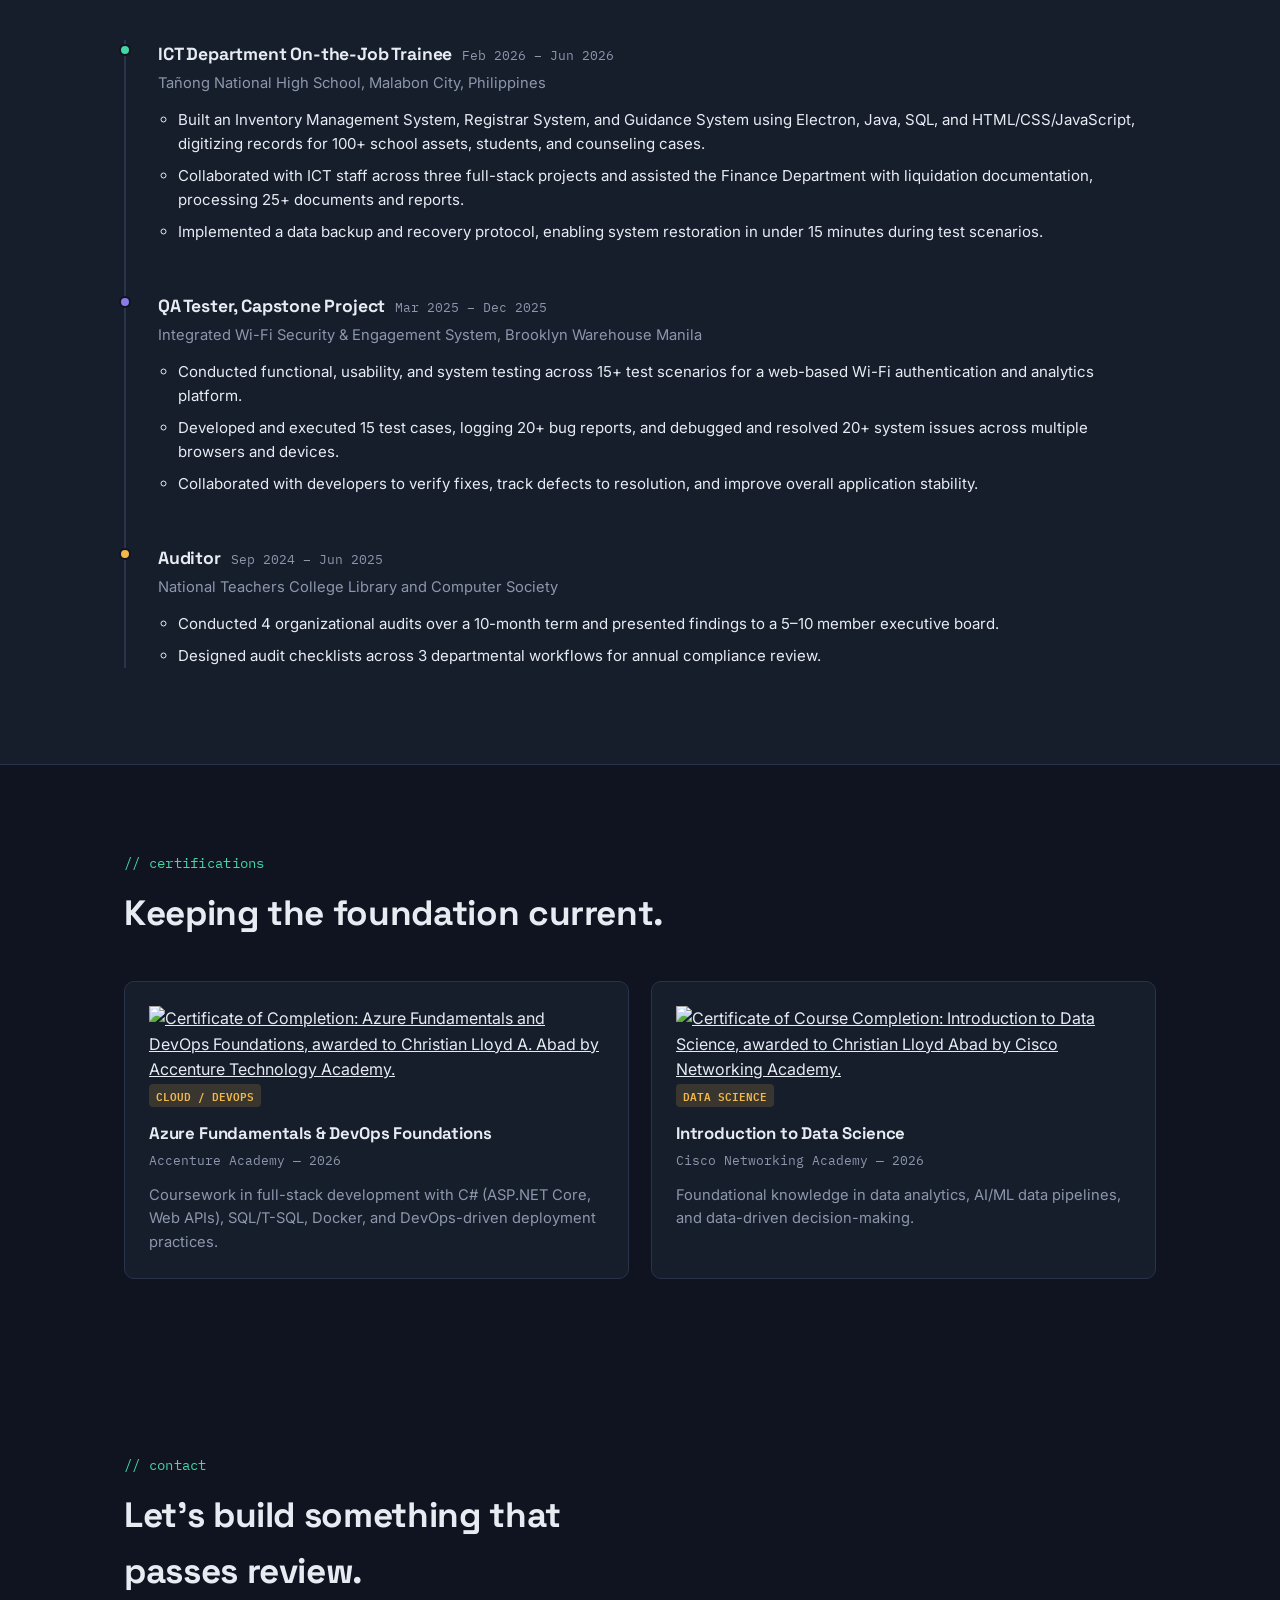
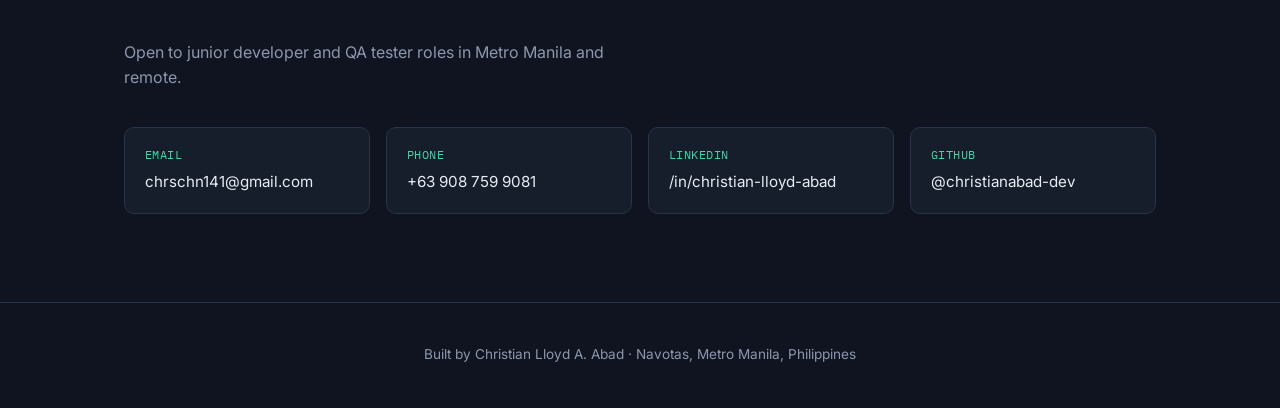
==== commit 74fb2511: "Update index.html" ====
--- a/index.html
+++ b/index.html
@@ -261,12 +261,18 @@
       <h2>Keeping the foundation current.</h2>
       <div class="cert-grid">
         <div class="card cert-card">
+          <a href="assets/azure-devops-certificate.jpg" target="_blank" rel="noopener">
+            <img class="cert-thumb" src="assets/azure-devops-certificate.jpg" alt="Certificate of Completion: Azure Fundamentals and DevOps Foundations, awarded to Christian Lloyd A. Abad by Accenture Technology Academy." loading="lazy">
+          </a>
           <span class="tab-tag tag-data">CLOUD / DEVOPS</span>
           <h3>Azure Fundamentals &amp; DevOps Foundations</h3>
           <p class="cert-issuer">Accenture Academy — 2026</p>
           <p>Coursework in full-stack development with C# (ASP.NET Core, Web APIs), SQL/T-SQL, Docker, and DevOps-driven deployment practices.</p>
         </div>
         <div class="card cert-card">
+          <a href="assets/data-science-certificate.png" target="_blank" rel="noopener">
+            <img class="cert-thumb" src="assets/data-science-certificate.png" alt="Certificate of Course Completion: Introduction to Data Science, awarded to Christian Lloyd Abad by Cisco Networking Academy." loading="lazy">
+          </a>
           <span class="tab-tag tag-data">DATA SCIENCE</span>
           <h3>Introduction to Data Science</h3>
           <p class="cert-issuer">Cisco Networking Academy — 2026</p>
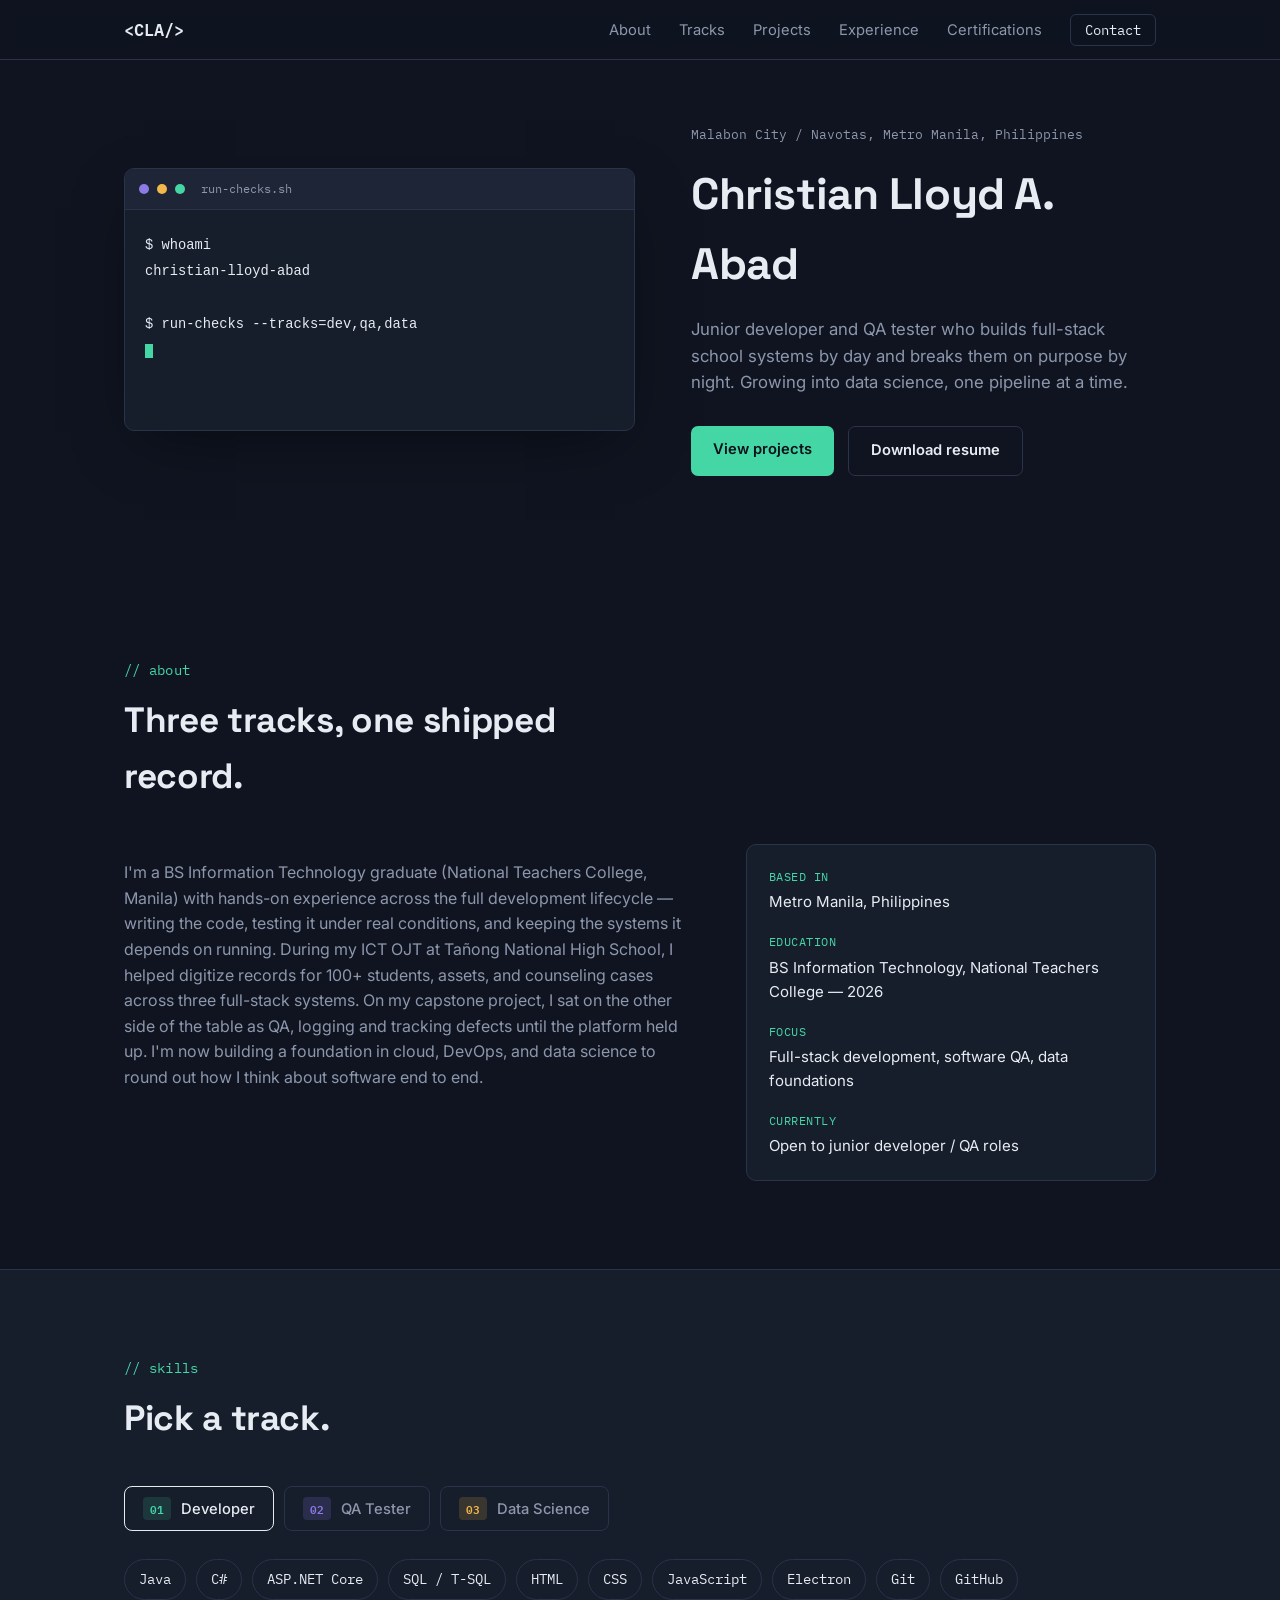
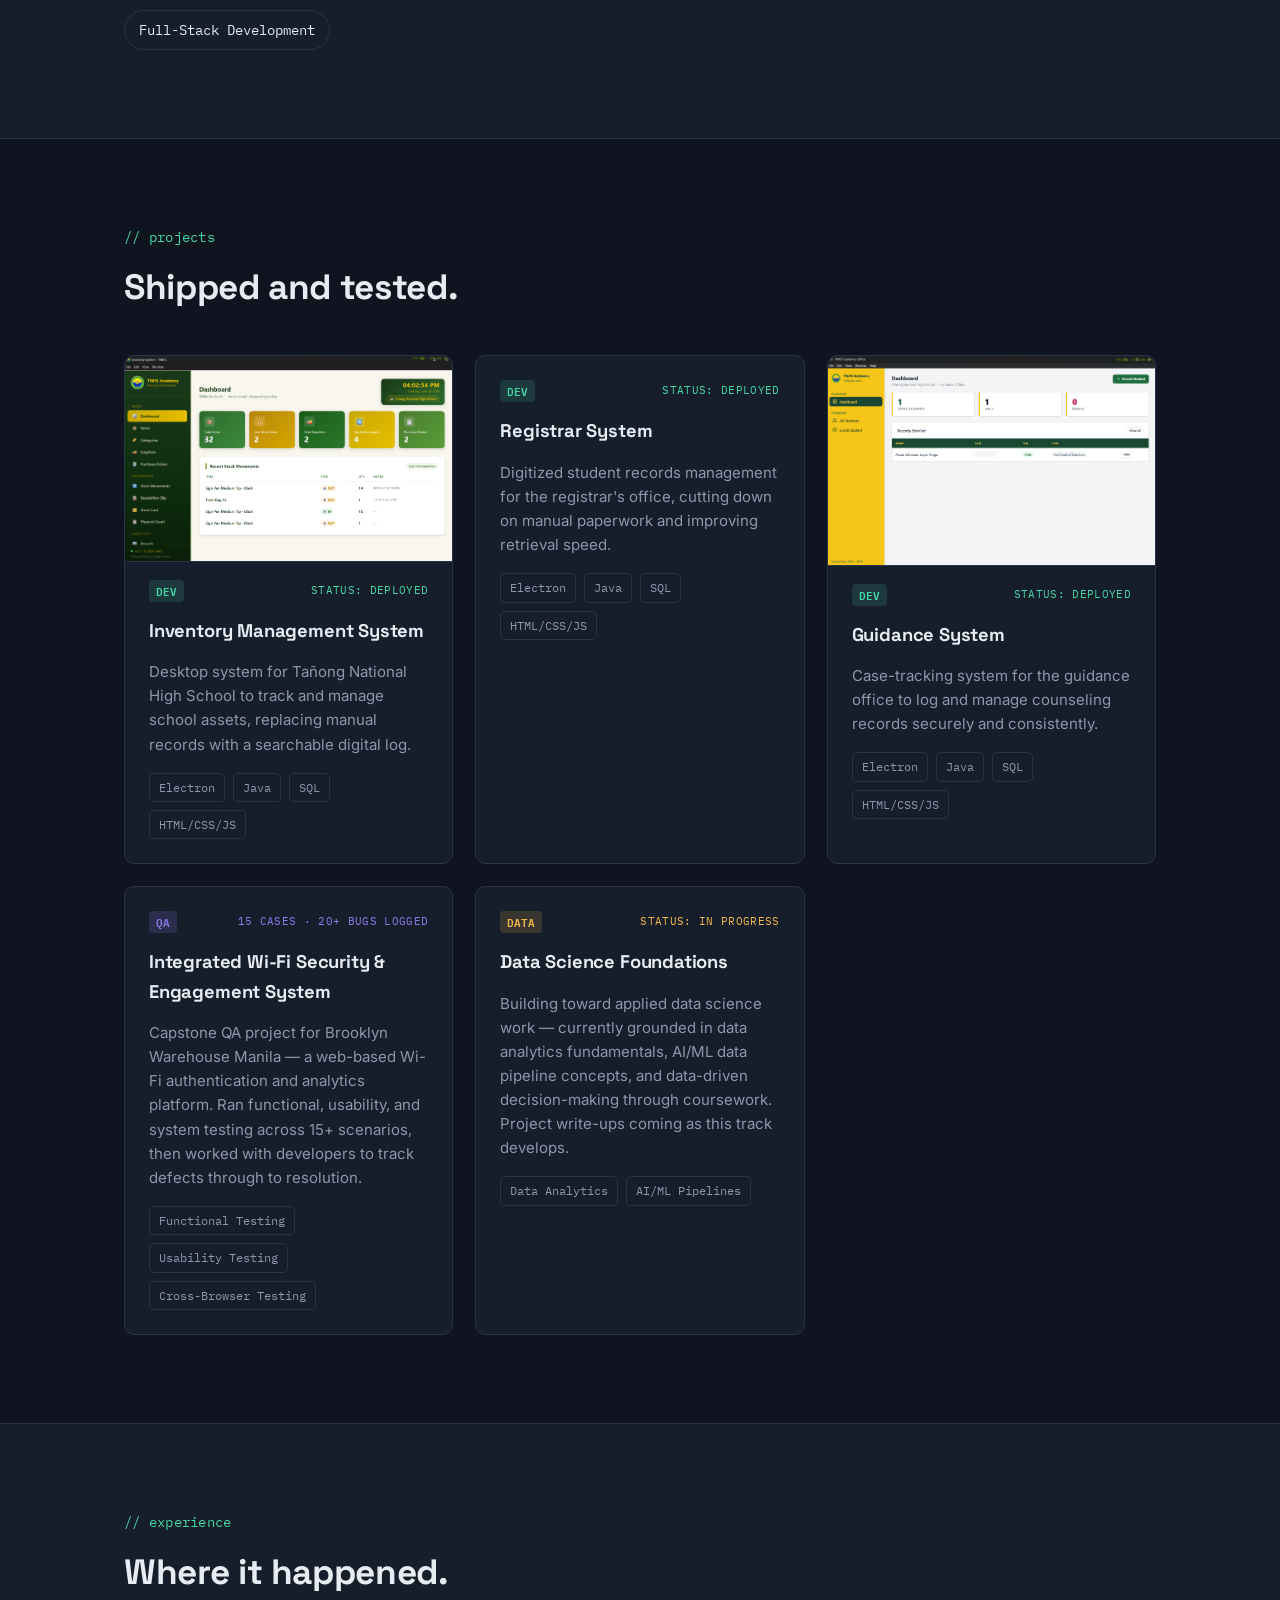
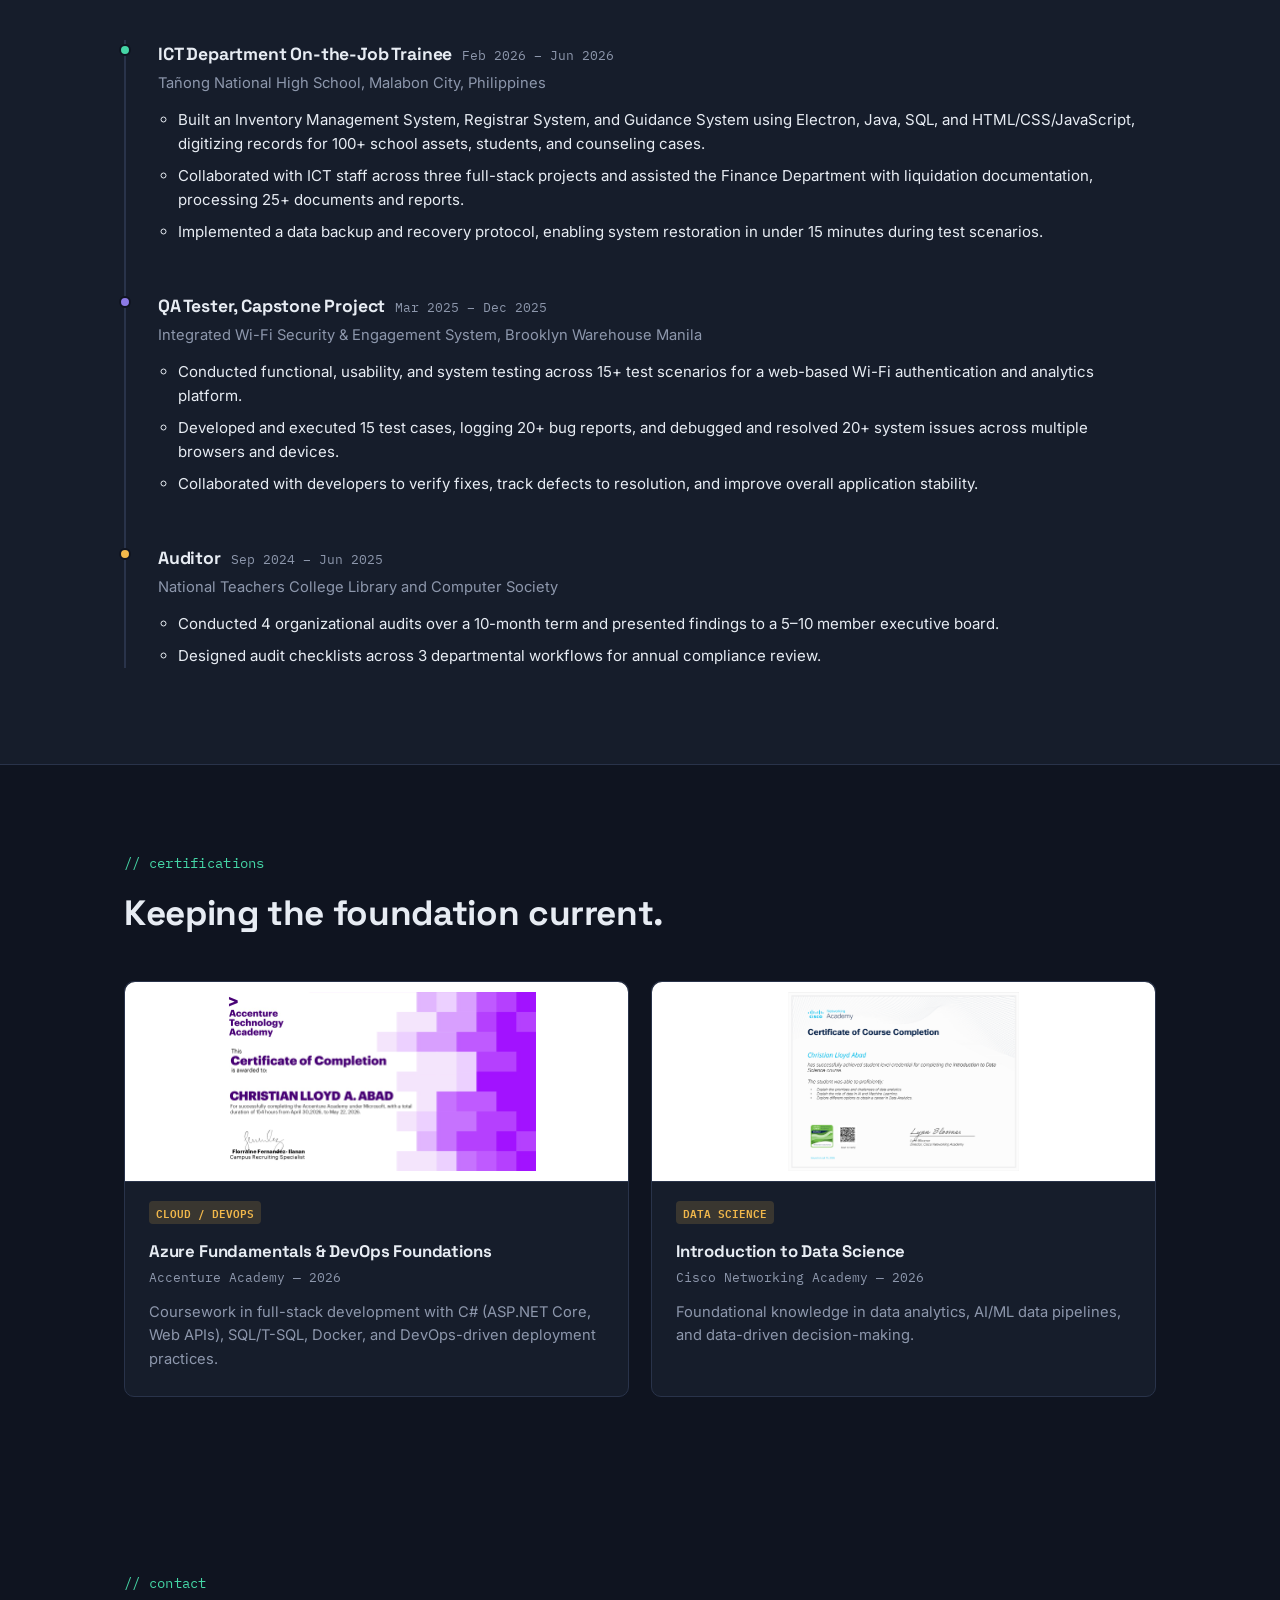
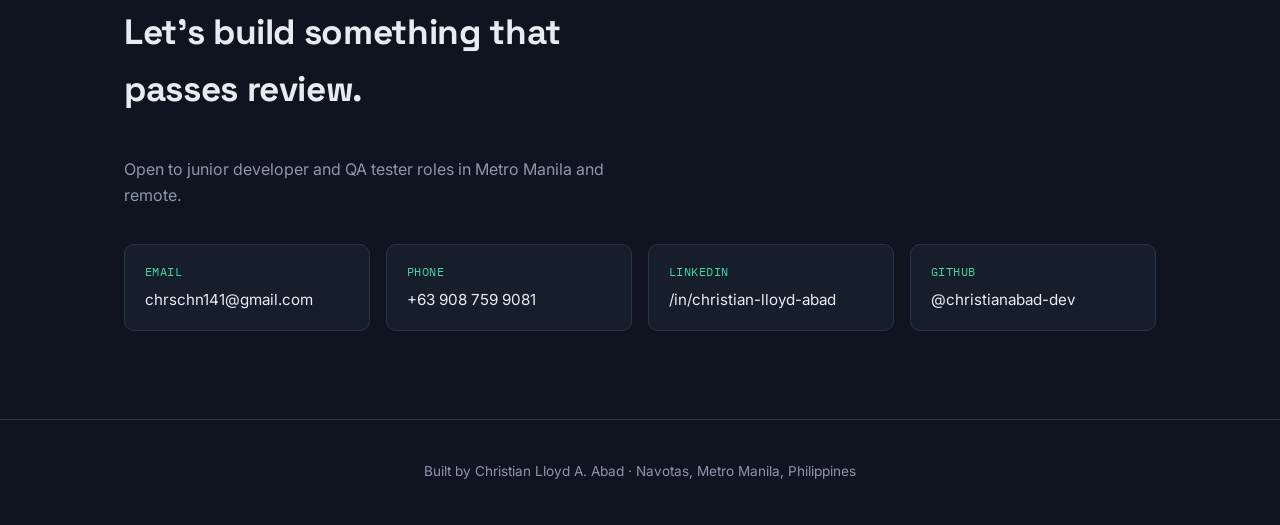
==== commit 2c02f172: "Update index.html" ====
--- a/index.html
+++ b/index.html
@@ -8,7 +8,7 @@
 <link rel="preconnect" href="https://fonts.googleapis.com">
 <link rel="preconnect" href="https://fonts.gstatic.com" crossorigin>
 <link href="https://fonts.googleapis.com/css2?family=Space+Grotesk:wght@500;600;700&family=Inter:wght@400;500;600&family=IBM+Plex+Mono:wght@400;500;600&display=swap" rel="stylesheet">
-<link rel="stylesheet" href="style.css">
+<link rel="stylesheet" href="style.css?v=2">
 </head>
 <body>
 
--- a/style.css
+++ b/style.css
@@ -434,6 +434,22 @@
   grid-template-columns: repeat(auto-fit, minmax(280px, 1fr));
   gap: 22px;
 }
+.cert-thumb {
+  display: block;
+  width: calc(100% + 48px);
+  height: 200px;
+  margin: -24px -24px 18px;
+  border-bottom: 1px solid var(--border);
+  border-radius: var(--radius) var(--radius) 0 0;
+  cursor: zoom-in;
+  transition: opacity 0.15s ease;
+  object-fit: contain;
+  background: #fff;
+  padding: 10px;
+  box-sizing: border-box;
+}
+.cert-thumb:hover { opacity: 0.85; }
+
 .cert-card h3 { font-size: 1.05rem; margin: 12px 0 4px; }
 .cert-issuer { font-family: var(--font-mono); font-size: 0.8rem; color: var(--muted); margin: 0 0 12px; }
 .cert-card p:last-child { color: var(--muted); font-size: 0.92rem; margin: 0; }
